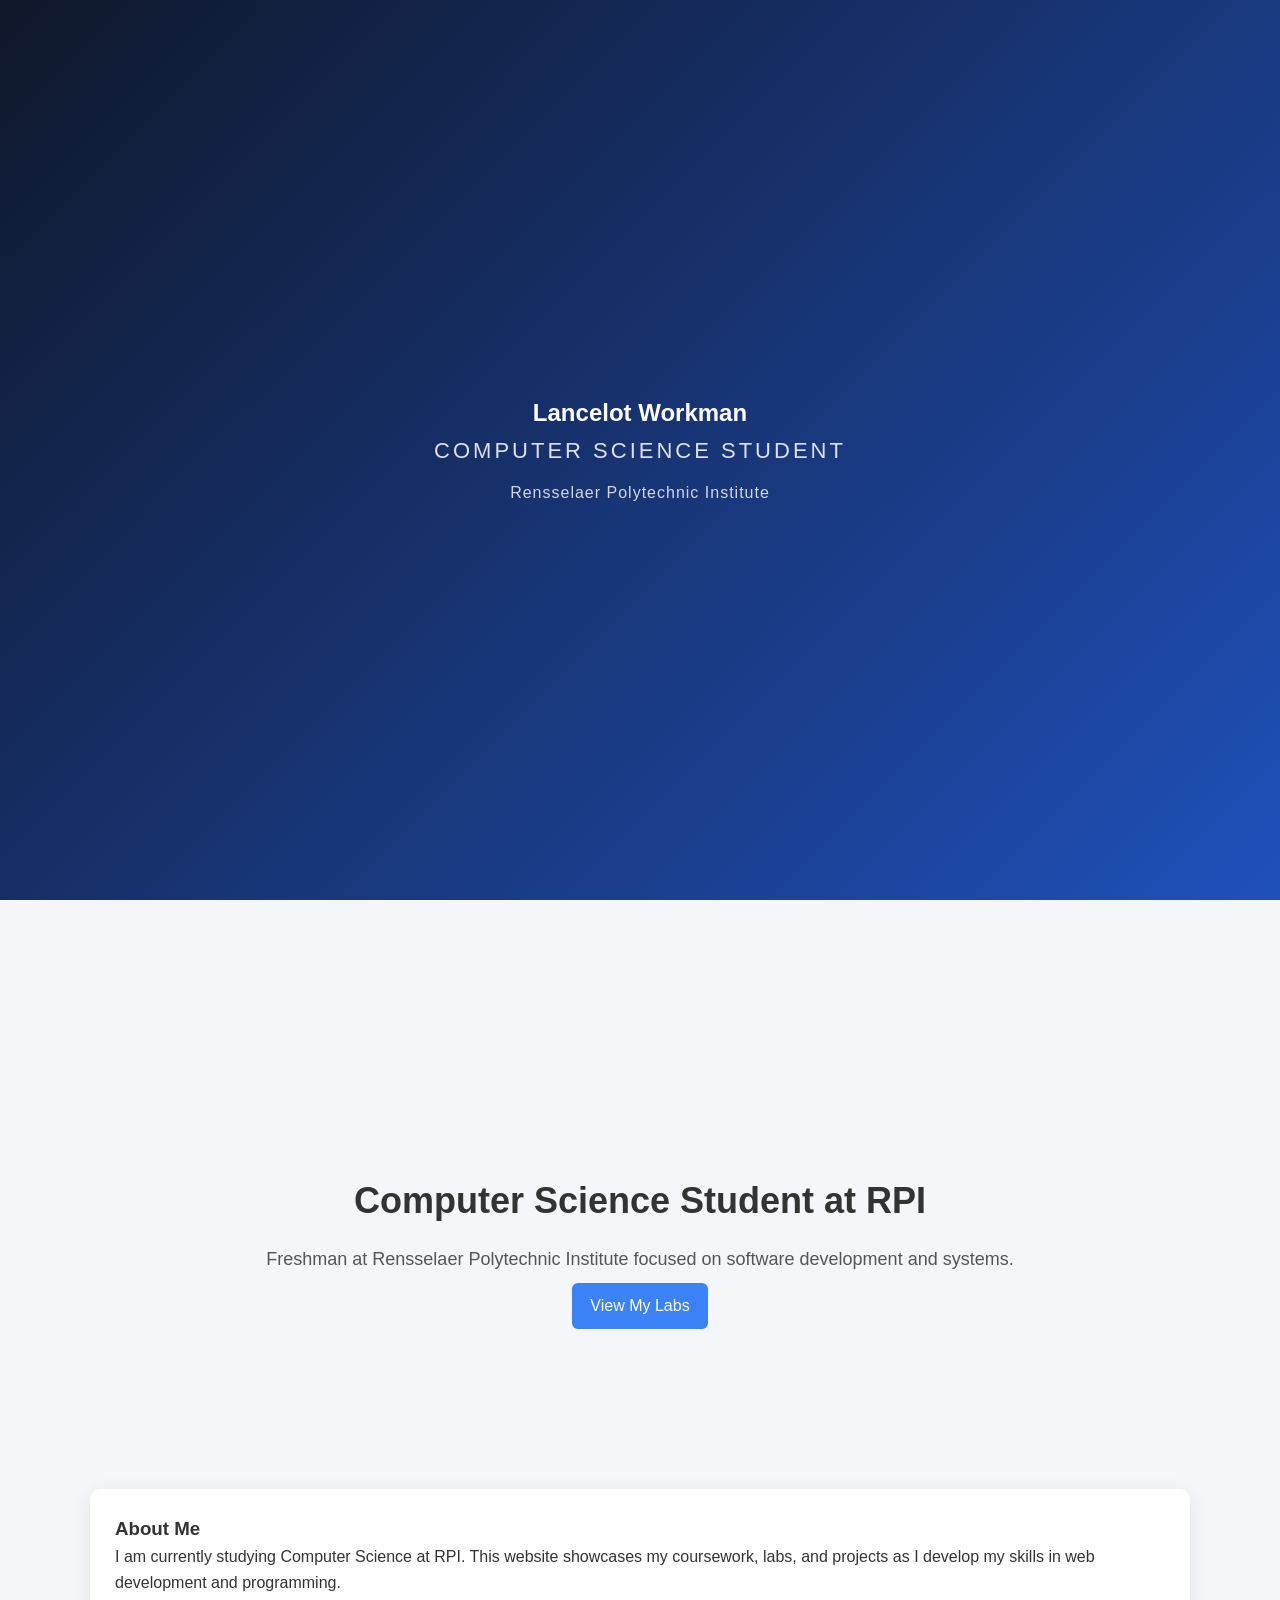
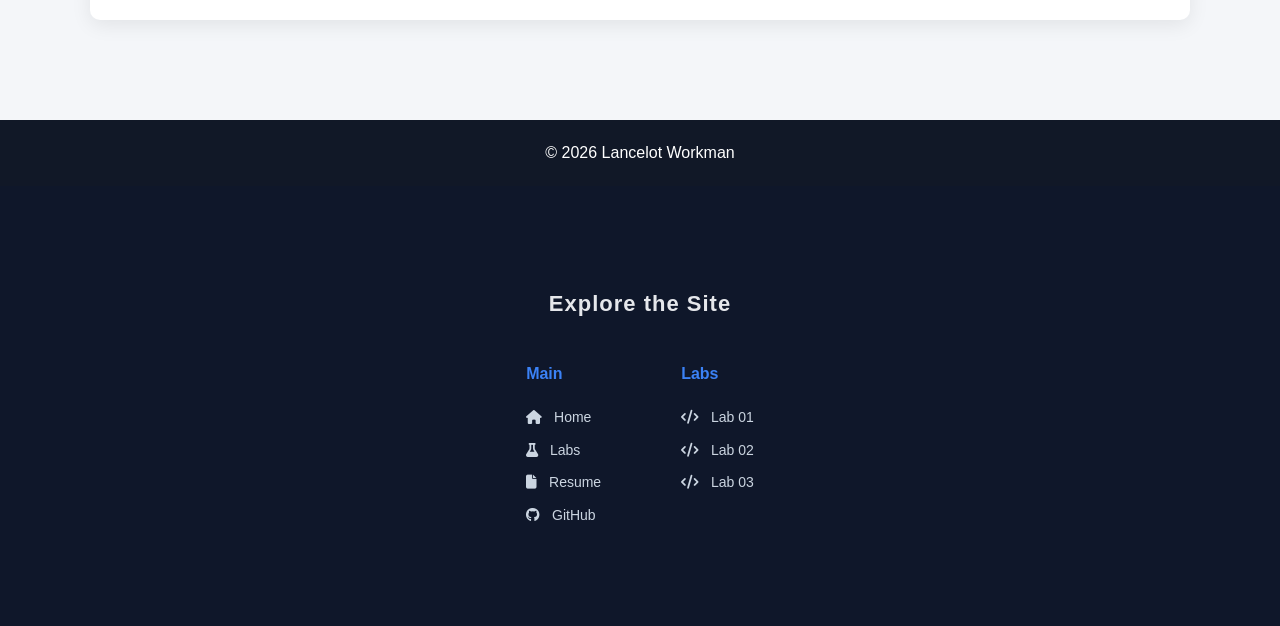
==== index.html @ 94dbcc97 "iteration 2 commit 3 - autoscroll added an auto scroll once navbar fades in" ====
<!DOCTYPE html>
<html lang="en">
<head>
    <meta charset="UTF-8">
    <title>Lancelot Workman</title>
    <link rel="stylesheet" href="css/style.css">
    <link rel="stylesheet" href="https://cdnjs.cloudflare.com/ajax/libs/font-awesome/6.5.0/css/all.min.css">
</head>
<script>
window.addEventListener("load", function() {
    const navbar = document.querySelector(".navbar");
    const welcome = document.querySelector(".welcome");
    const heroSection = document.querySelector(".hero");

    navbar.style.opacity = "0";

    // Fade out welcome
    setTimeout(() => {
        welcome.classList.add("fade-out");
    }, 2500);

    // Fade in navbar
    setTimeout(() => {
        navbar.style.transition = "opacity 1.2s ease";
        navbar.style.opacity = "1";
    }, 3800);

    // Auto scroll when navbar fully appears
    setTimeout(() => {
        heroSection.scrollIntoView({
            behavior: "smooth"
        });
    }, 5000);
});
</script>



<body class="home">

<section class="welcome">
    <div class="welcome-content">
        <h1 class="welcome-title">Lancelot Workman</h1>
        <h2 class="welcome-tagline">Computer Science Student</h2>
        <p class="welcome-subtitle">Rensselaer Polytechnic Institute</p>

</section>

<nav class="navbar">
    <div class="container">
        <h1>Lancelot Workman</h1>
        <div class="nav-links">
            <a href="index.html"><i class="fa-solid fa-house"></i> Home</a>
            <a href="labs/lab.html"><i class="fa-solid fa-flask"></i> Labs</a>
            <a href="labs/lab02/workml-lancelotworkman-resume.html"><i class="fa-solid fa-file"></i> Resume</a>
            <a href="https://github.com/WhatsRed"><i class="fa-brands fa-github"></i> GitHub</a>

        </div>
    </div>
</nav>



<section class="hero">
    <div class="container">
        <h2>Computer Science Student at RPI</h2>
        <p>Freshman at Rensselaer Polytechnic Institute focused on software development and systems.</p>
        <a class="btn" href="labs/lab.html">View My Labs</a>
    </div>
</section>

<section class="container">
    <div class="card">
        <h3>About Me</h3>
        <p>
            I am currently studying Computer Science at RPI. This website showcases my coursework,
            labs, and projects as I develop my skills in web development and programming.
        </p>
    </div>
</section>

<footer>
    © 2026 Lancelot Workman
</footer>
<section class="site-map">
    <div class="container">
        <h3>Explore the Site</h3>
        <div class="site-map-grid">

            <div>
                <h4>Main</h4>
                <a href="index.html"><i class="fa-solid fa-house"></i> Home</a>
                <a href="labs/lab.html"><i class="fa-solid fa-flask"></i> Labs</a>
                <a href="labs/lab02/workml-lancelotworkman-resume.html"><i class="fa-solid fa-file"></i> Resume</a>
                <a href="https://github.com/WhatsRed"><i class="fa-brands fa-github"></i> GitHub</a>
            </div>

            <div>
                <h4>Labs</h4>
                <a href="labs/lab01/lab01.html"><i class="fa-solid fa-code"></i> Lab 01</a>
                <a href="labs/lab02/lab02.html"><i class="fa-solid fa-code"></i> Lab 02</a>
                <a href="labs/lab03/lab03.html"><i class="fa-solid fa-code"></i> Lab 03</a>
            </div>

        </div>
    </div>
</section>

</body>
</html>
---- css/style.css ----
/* Reset */
* {
    margin: 0;
    padding: 0;
    box-sizing: border-box;
}

body {
    font-family: 'Segoe UI', Tahoma, Geneva, Verdana, sans-serif;
    background-color: #f4f6f9;
    color: #333;
    line-height: 1.6;
}

/* Container */
.container {
    width: 90%;
    max-width: 1100px;
    margin: auto;
    padding: 40px 0;
}

/* ========================= */
/* Enhanced Navigation Bar   */
/* ========================= */

.navbar {
    background: rgba(17, 24, 39, 0.95);
    backdrop-filter: blur(8px);
    padding: 18px 0;
    box-shadow: 0 4px 20px rgba(0, 0, 0, 0.2);
    position: relative;
    z-index: 100;
}

.navbar .container {
    display: flex;
    justify-content: space-between;
    align-items: center;
}

.navbar h1 {
    color: white;
    font-size: 22px;
    font-weight: 600;
    letter-spacing: 1px;
}

/* Nav Links Container */
.nav-links {
    display: flex;
    gap: 25px;
}

/* Individual Links */
.nav-links a {
    position: relative;
    color: #e5e7eb;
    text-decoration: none;
    font-weight: 500;
    font-size: 15px;
    padding: 6px 0;
    transition: all 0.3s ease;
}

/* Hover Effect */
.nav-links a:hover {
    color: #3b82f6;
}

/* Animated Underline */
.nav-links a::after {
    content: "";
    position: absolute;
    left: 0;
    bottom: -4px;
    width: 0%;
    height: 2px;
    background: #3b82f6;
    transition: width 0.3s ease;
}

.nav-links a:hover::after {
    width: 100%;
}


/* Hero Section */
.hero {
    padding: 80px 0;
    text-align: center;
}

.hero h2 {
    font-size: 36px;
    margin-bottom: 15px;
}

.hero p {
    font-size: 18px;
    color: #555;
}

/* Cards */
.card {
    background: white;
    padding: 25px;
    border-radius: 10px;
    box-shadow: 0 5px 20px rgba(0,0,0,0.08);
    margin-bottom: 20px;
    transition: 0.3s;
}

.card:hover {
    transform: translateY(-5px);
}

/* Footer */
footer {
    text-align: center;
    padding: 20px;
    background: #111827;
    color: white;
    margin-top: 40px;
}

/* Buttons */
.btn {
    display: inline-block;
    background: #3b82f6;
    color: white;
    padding: 10px 18px;
    border-radius: 6px;
    text-decoration: none;
    margin-top: 10px;
}

.btn:hover {
    background: #2563eb;
}
/* ========================= */
/* Welcome Animation Section */
/* ========================= */

html {
    scroll-behavior: smooth;
}


.welcome {
    height: 100vh;
    background: linear-gradient(-45deg, #111827, #1e3a8a, #2563eb, #0f172a);
    background-size: 400% 400%;
    animation: gradientMove 12s ease infinite;
    display: flex;
    justify-content: center;
    align-items: center;
    text-align: center;
    color: white;
}

.welcome-content {
    animation: fadeUp 1.5s ease forwards;
    opacity: 0;
}

.welcome-tagline {
    font-size: 22px;
    font-weight: 500;
    text-transform: uppercase;
    letter-spacing: 3px;
    opacity: 0.85;
}


.welcome-name {
    font-size: 32px;
    margin-top: 10px;
    font-weight: 400;
}

.welcome-subtitle {
    margin-top: 12px;
    font-size: 16px;
    letter-spacing: 1px;
    opacity: 0.8;
}

/* Smooth fade out for opening screen */
.fade-out {
    animation: fadeAway 1.2s ease forwards;
    pointer-events: none;
}


@keyframes fadeAway {
    to {
        opacity: 0;
        transform: scale(1.02);
    }
    from {
        opacity: 1;
        transform: scale(1);
    }
}


/* Scroll Arrow */
.scroll-indicator {
    margin: 40px auto 0;
    width: 25px;
    height: 40px;
    border: 2px solid white;
    border-radius: 20px;
    position: relative;
}

.scroll-indicator::after {
    content: '';
    width: 4px;
    height: 8px;
    background: white;
    position: absolute;
    top: 8px;
    left: 50%;
    transform: translateX(-50%);
    border-radius: 2px;
    animation: scrollDown 2s infinite;
}

/* Animations */

@keyframes fadeUp {
    to {
        opacity: 1;
        transform: translateY(0);
    }
    from {
        opacity: 0;
        transform: translateY(30px);
    }
}

@keyframes gradientMove {
    0% { background-position: 0% 50%; }
    50% { background-position: 100% 50%; }
    100% { background-position: 0% 50%; }
}

@keyframes scrollDown {
    0% { opacity: 0; top: 8px; }
    50% { opacity: 1; }
    100% { opacity: 0; top: 20px; }
}
/* =================================== */
/* Homepage-only Animation Adjustments */
/* =================================== */

.home .navbar {
    position: relative;
    z-index: 10;
}

/* Fullscreen welcome */
.home .welcome {
    height: 100vh;
    background: linear-gradient(-45deg, #111827, #1e3a8a, #2563eb, #0f172a);
    background-size: 400% 400%;
    animation: gradientMove 12s ease infinite;
    display: flex;
    justify-content: center;
    align-items: center;
    text-align: center;
    color: white;
}

/* Fade in animation */
.home .welcome-content {
    animation: fadeUp 1.8s ease forwards;
    opacity: 0;
}

/* Smooth transition into rest of page */
.home .hero {
    margin-top: 0;
}
/* ========================= */
/* Footer Site Map Section   */
/* ========================= */

.site-map {
    background: #0f172a;
    color: #e5e7eb;
    padding: 60px 0;
    margin-top: 0;
}

.site-map h3 {
    text-align: center;
    margin-bottom: 40px;
    font-size: 22px;
    font-weight: 600;
    letter-spacing: 1px;
}

.site-map-grid {
    display: flex;
    justify-content: center;
    gap: 80px;
    flex-wrap: wrap;
}

.site-map-grid div {
    display: flex;
    flex-direction: column;
    gap: 10px;
}

.site-map-grid h4 {
    color: #3b82f6;
    margin-bottom: 10px;
    font-size: 16px;
    font-weight: 600;
}

.site-map-grid a {
    color: #cbd5e1;
    text-decoration: none;
    font-size: 14px;
    transition: all 0.3s ease;
}

.site-map-grid a:hover {
    color: #3b82f6;
    transform: translateX(4px);
}
/* ========================= */
/* Icon Styling Enhancements */
/* ========================= */

.nav-links a i,
.site-map-grid a i {
    margin-right: 8px;
    font-size: 14px;
    transition: transform 0.3s ease;
}

/* Subtle icon animation on hover */
.nav-links a:hover i,
.site-map-grid a:hover i {
    transform: scale(1.2);
}
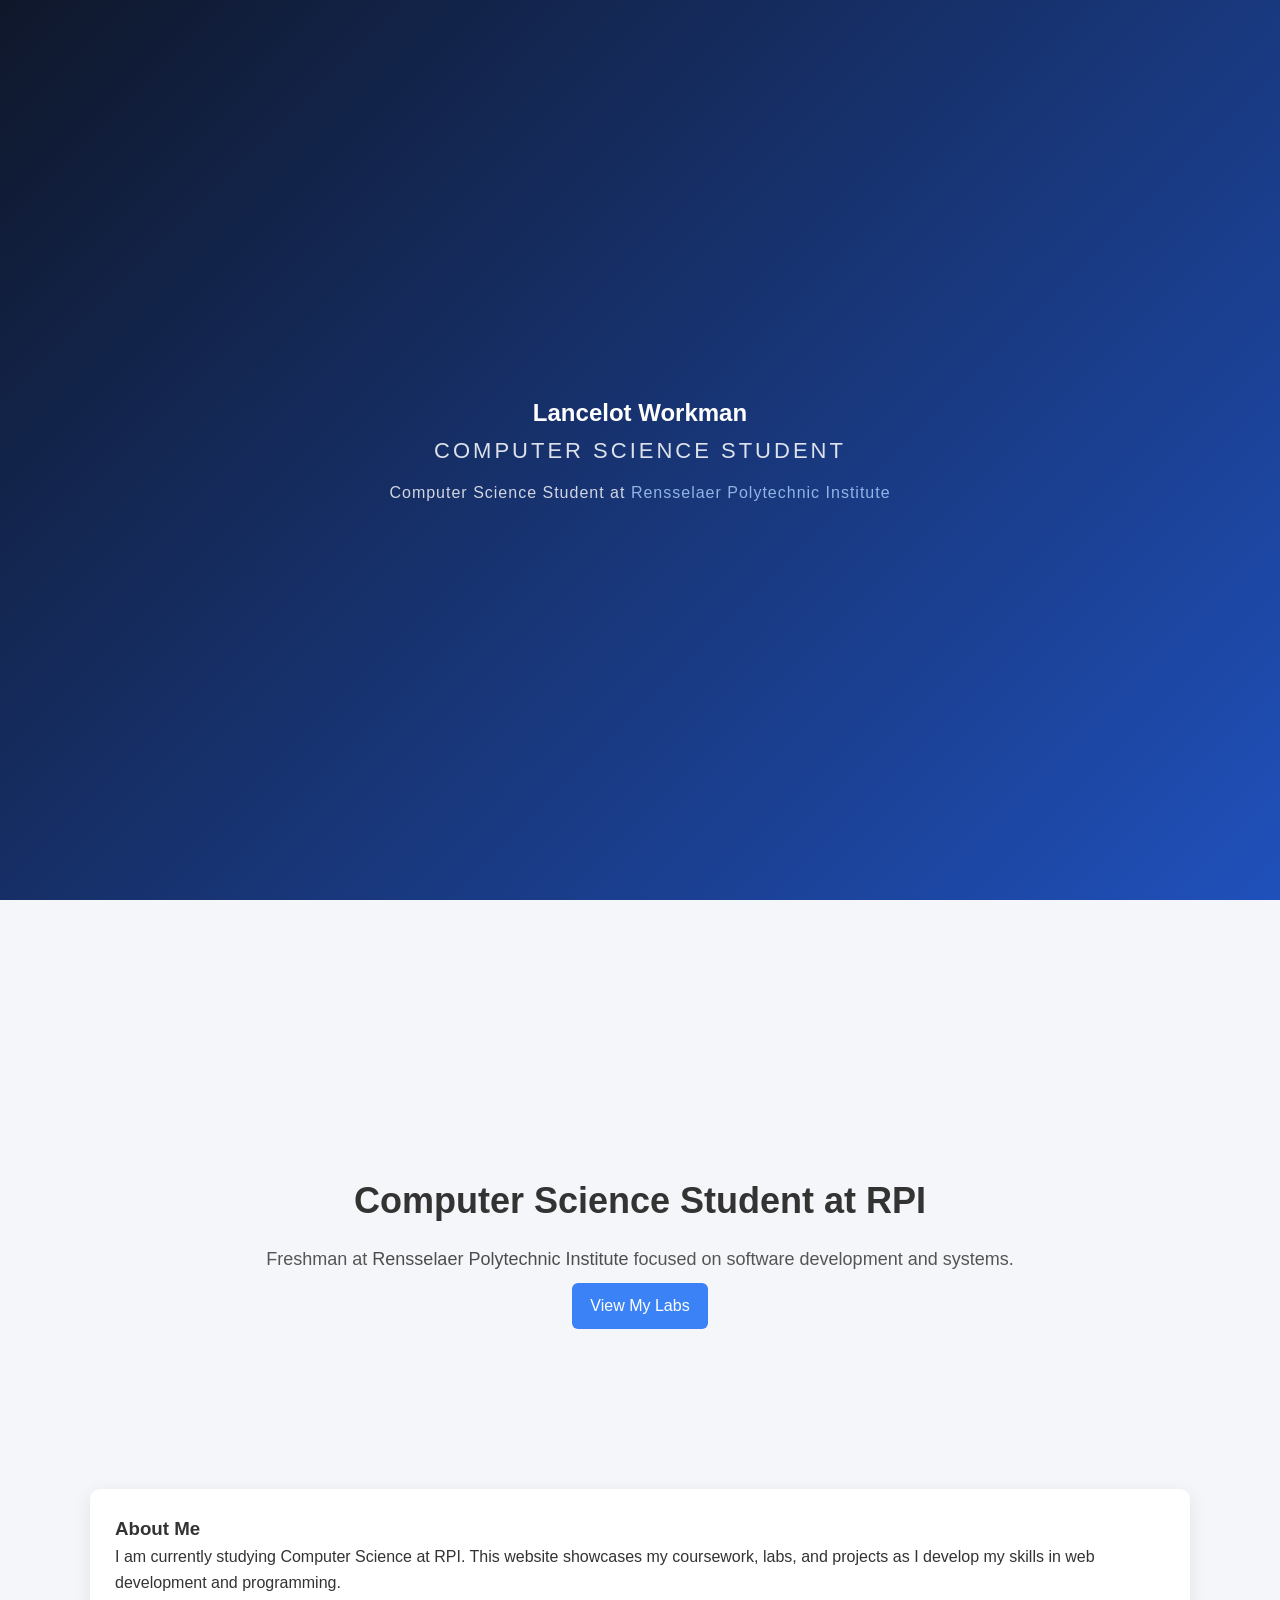
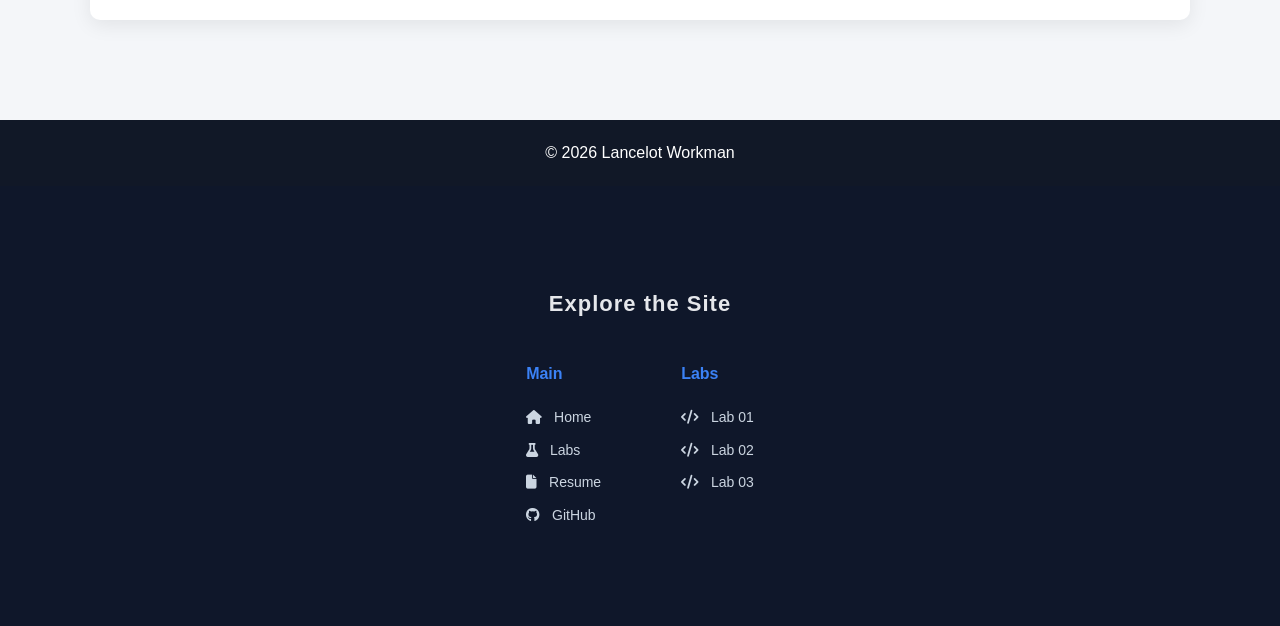
==== commit e8272e0b: "iteration 2 commit 4 - added RPI link added a clickable rpi link to index.html" ====
--- a/index.html
+++ b/index.html
@@ -42,8 +42,13 @@
     <div class="welcome-content">
         <h1 class="welcome-title">Lancelot Workman</h1>
         <h2 class="welcome-tagline">Computer Science Student</h2>
-        <p class="welcome-subtitle">Rensselaer Polytechnic Institute</p>
-
+        <p class="welcome-subtitle">
+            Computer Science Student at 
+            <a href="https://www.rpi.edu" target="_blank" rel="noopener noreferrer" class="rpi-link">
+                Rensselaer Polytechnic Institute
+            </a>
+        </p>
+    </div>
 </section>
 
 <nav class="navbar">
@@ -64,7 +69,13 @@
 <section class="hero">
     <div class="container">
         <h2>Computer Science Student at RPI</h2>
-        <p>Freshman at Rensselaer Polytechnic Institute focused on software development and systems.</p>
+        <p>
+            Freshman at 
+            <a href="https://www.rpi.edu" target="_blank" rel="noopener noreferrer" class="rpi-link2">
+                Rensselaer Polytechnic Institute
+            </a>
+            focused on software development and systems.
+        </p>
         <a class="btn" href="labs/lab.html">View My Labs</a>
     </div>
 </section>
--- a/css/style.css
+++ b/css/style.css
@@ -351,3 +351,28 @@
     transform: scale(1.2);
 }
 
+/* RPI Link Styling */
+.rpi-link {
+    color: #aed4ff;
+    text-decoration: none;
+    font-weight: 500;
+    border-bottom: 1px solid transparent;
+    transition: all 0.3s ease;
+}
+
+.rpi-link:hover {
+    color: #7eadff;
+    border-bottom: 1px solid #ffffff;
+}
+.rpi-link2 {
+    color: #4d4d4d;
+    text-decoration: none;
+    font-weight: 500;
+    border-bottom: 1px solid transparent;
+    transition: all 0.3s ease;
+}
+
+.rpi-link2:hover {
+    color: #5272ff;
+    border-bottom: 1px solid #ffffff;
+}
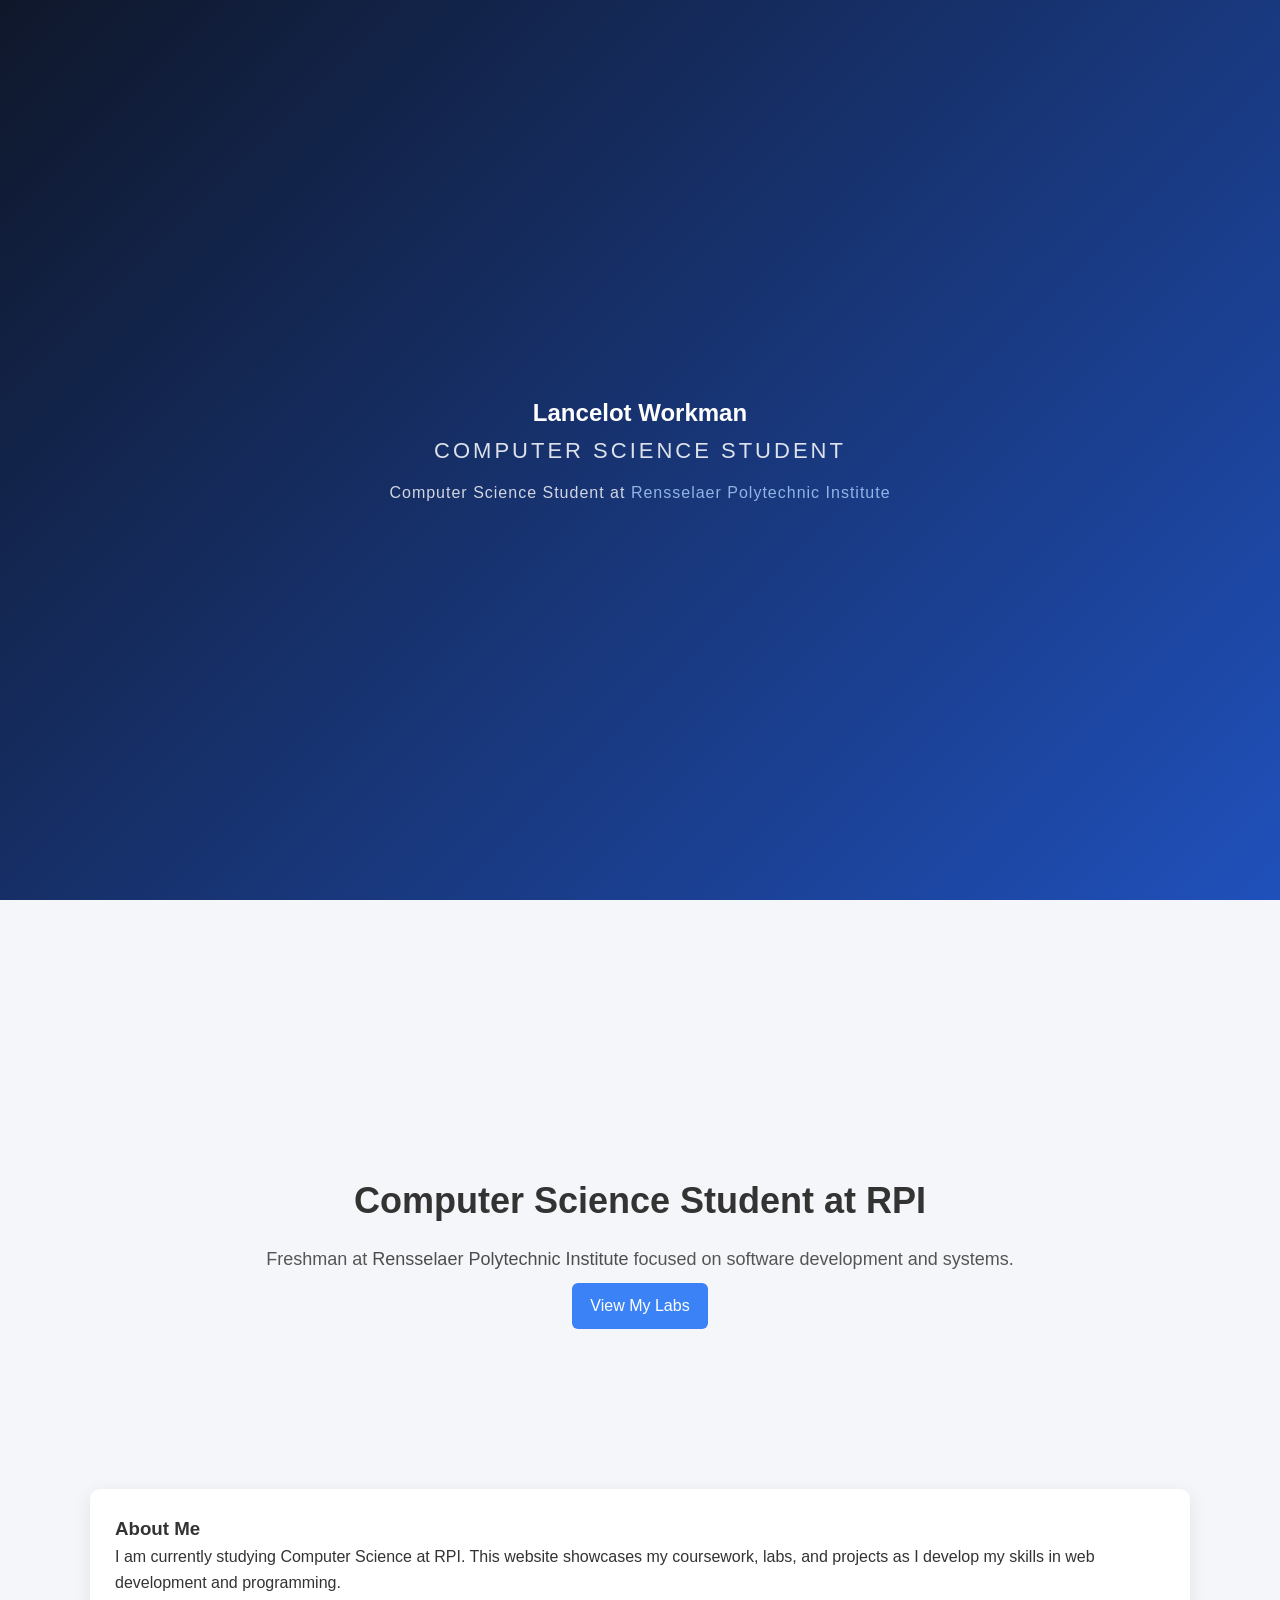
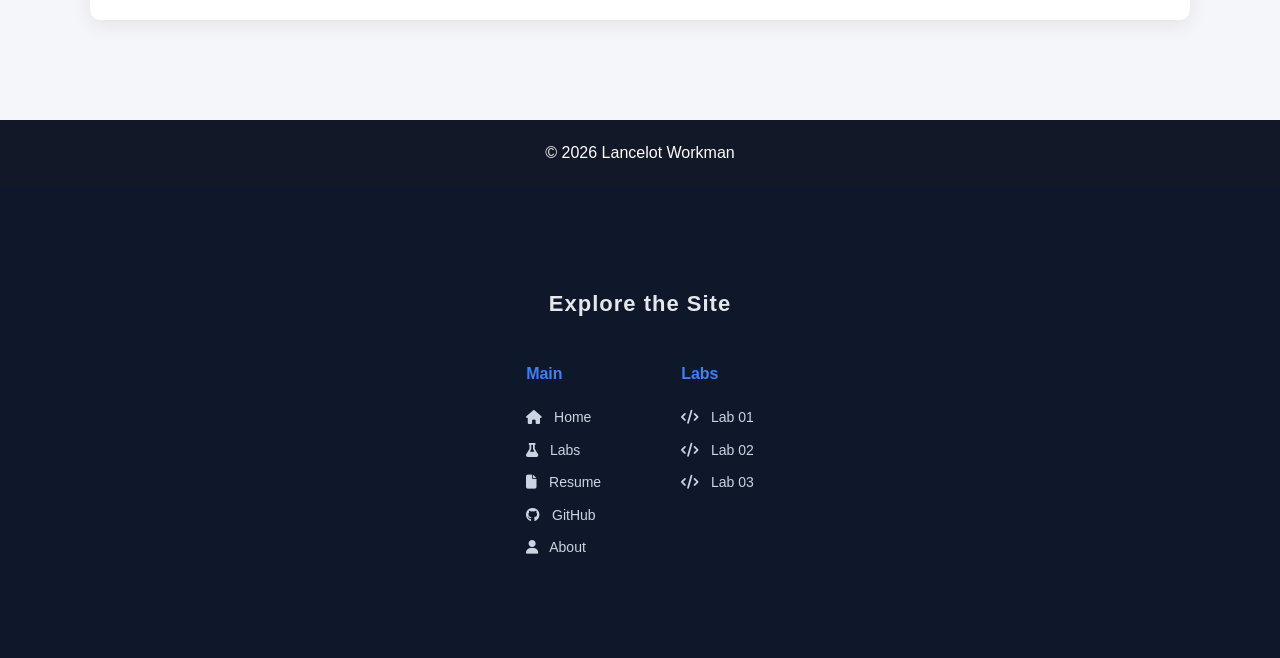
==== commit f1ffd502: "iteration 3 - commit 1 - new about me page created a new about  me page" ====
--- a/index.html
+++ b/index.html
@@ -12,6 +12,9 @@
     const welcome = document.querySelector(".welcome");
     const heroSection = document.querySelector(".hero");
 
+    // 🔒 Disable scrolling immediately
+    document.body.style.overflow = "hidden";
+
     navbar.style.opacity = "0";
 
     // Fade out welcome
@@ -25,14 +28,16 @@
         navbar.style.opacity = "1";
     }, 3800);
 
-    // Auto scroll when navbar fully appears
+    // Re-enable scrolling + auto scroll
     setTimeout(() => {
+        document.body.style.overflow = "auto";  // 🔓 Re-enable scroll
         heroSection.scrollIntoView({
             behavior: "smooth"
         });
     }, 5000);
 });
 </script>
+
 
 
 
@@ -104,6 +109,7 @@
                 <a href="labs/lab.html"><i class="fa-solid fa-flask"></i> Labs</a>
                 <a href="labs/lab02/workml-lancelotworkman-resume.html"><i class="fa-solid fa-file"></i> Resume</a>
                 <a href="https://github.com/WhatsRed"><i class="fa-brands fa-github"></i> GitHub</a>
+                <a href="personal/about.html"><i class="fa-solid fa-user"></i> About</a>
             </div>
 
             <div>
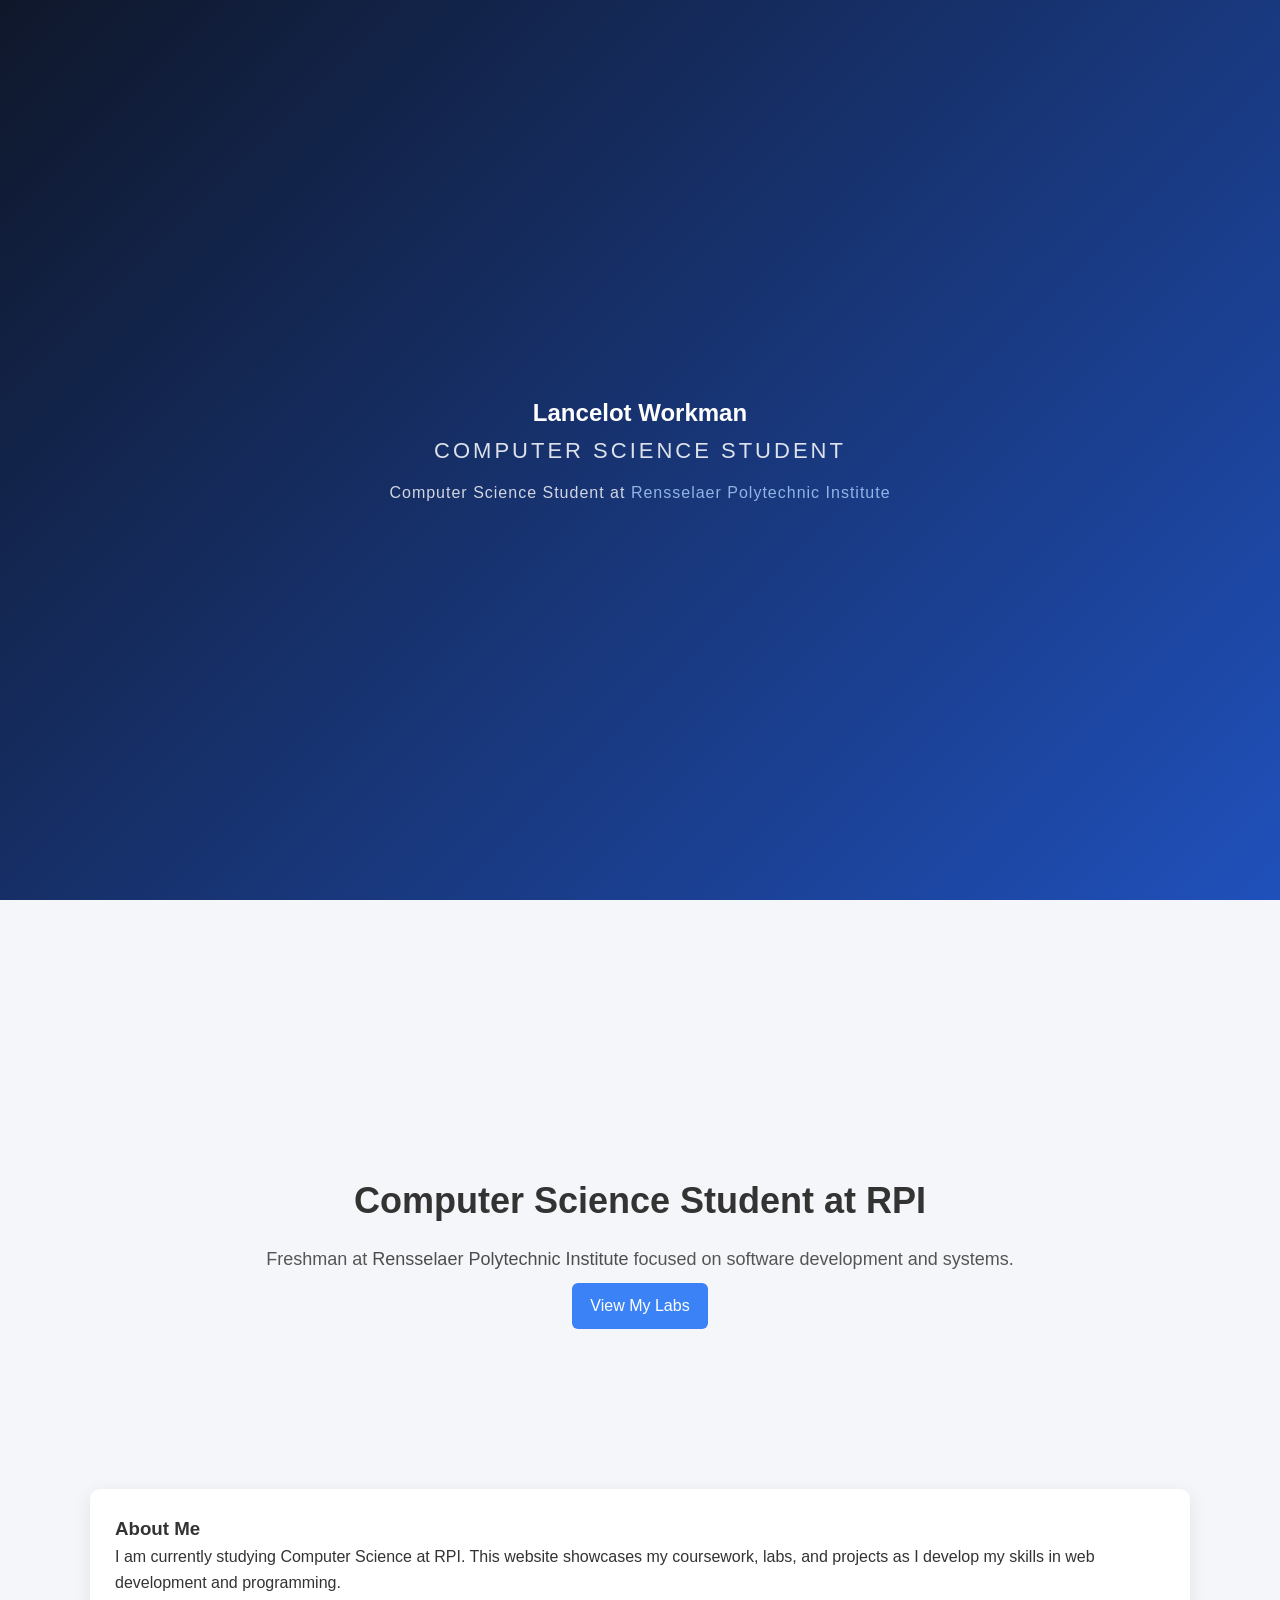
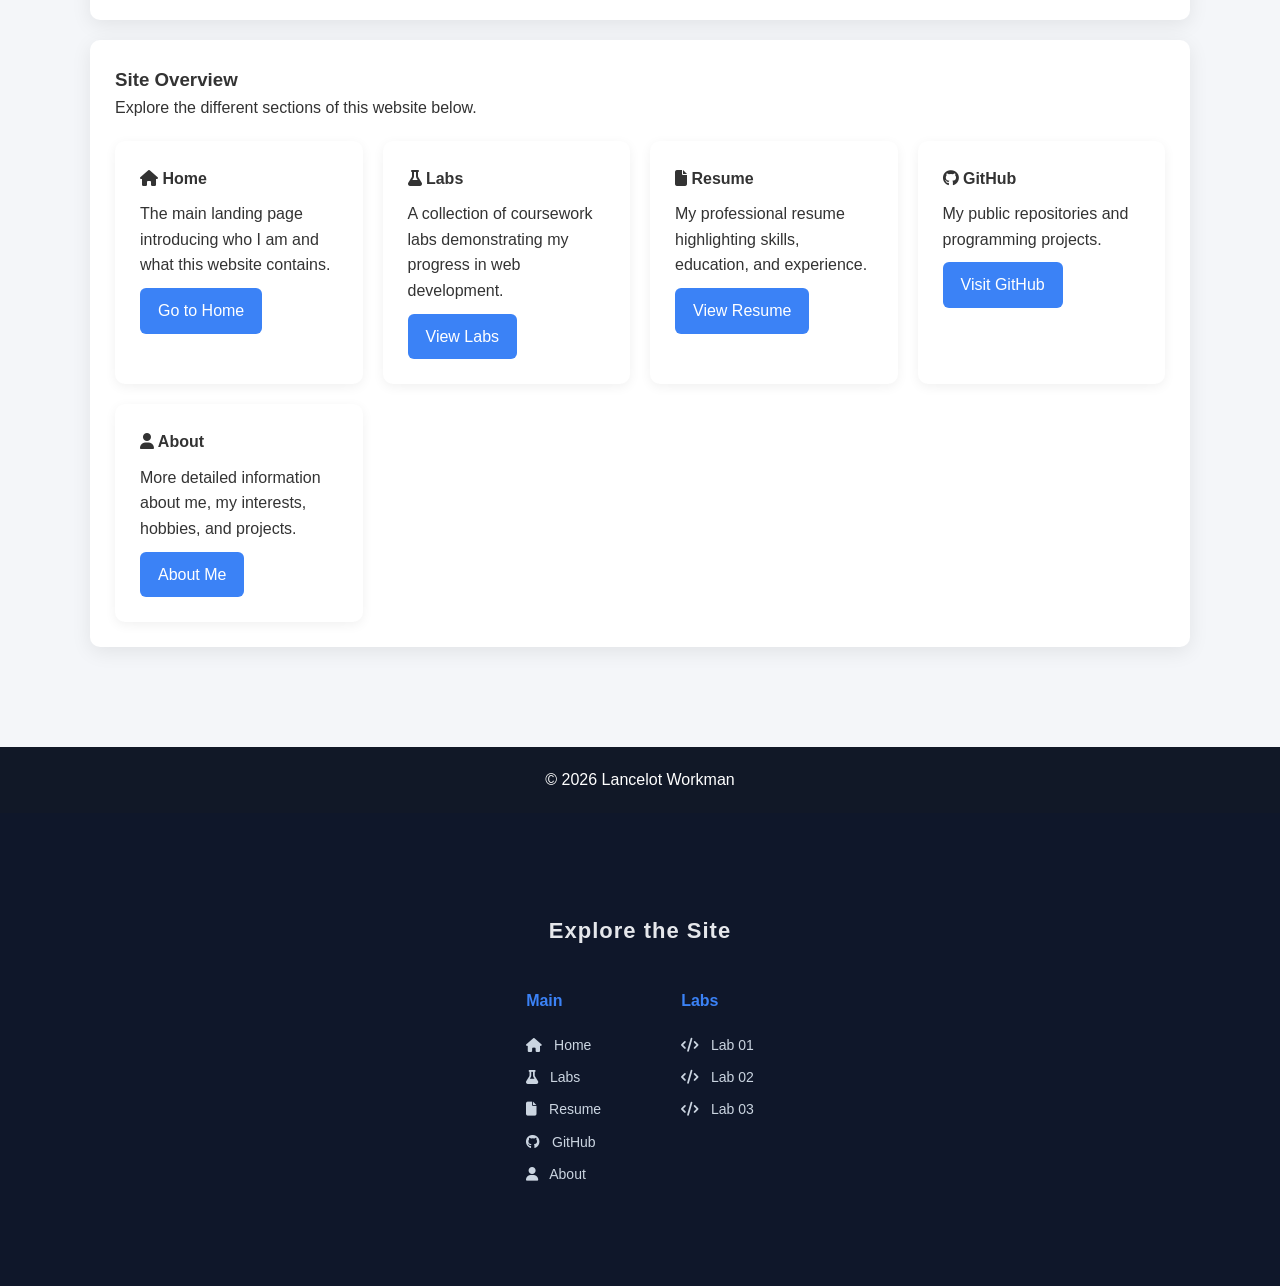
==== commit ed3a66cc: "iteration 4 - commit 1 - adding/updating features added a site navigation system explain each of the" ====
--- a/index.html
+++ b/index.html
@@ -93,6 +93,45 @@
             labs, and projects as I develop my skills in web development and programming.
         </p>
     </div>
+    <div class="card">
+        <h3>Site Overview</h3>
+        <p>Explore the different sections of this website below.</p>
+        <div class="site-overview-grid">
+
+            <div class="card">
+                <h4><i class="fa-solid fa-house"></i> Home</h4>
+                <p>The main landing page introducing who I am and what this website contains.</p>
+                <a class="btn" href="index.html">Go to Home</a>
+            </div>
+
+            <div class="card">
+                <h4><i class="fa-solid fa-flask"></i> Labs</h4>
+                <p>A collection of coursework labs demonstrating my progress in web development.</p>
+                <a class="btn" href="labs/lab.html">View Labs</a>
+            </div>
+
+            <div class="card">
+                <h4><i class="fa-solid fa-file"></i> Resume</h4>
+                <p>My professional resume highlighting skills, education, and experience.</p>
+                <a class="btn" href="labs/lab02/workml-lancelotworkman-resume.html">View Resume</a>
+            </div>
+
+            
+
+            <div class="card">
+                <h4><i class="fa-brands fa-github"></i> GitHub</h4>
+                <p>My public repositories and programming projects.</p>
+                <a class="btn" href="https://github.com/WhatsRed">Visit GitHub</a>
+            </div>
+            <div class="card">
+                <h4><i class="fa-solid fa-user"></i> About</h4>
+                <p>More detailed information about me, my interests, hobbies, and projects.</p>
+                <a class="btn" href="personal/about.html">About Me</a>
+            </div>
+        </div>
+        
+
+    
 </section>
 
 <footer>
@@ -120,6 +159,7 @@
             </div>
 
         </div>
+
     </div>
 </section>
 
--- a/css/style.css
+++ b/css/style.css
@@ -376,3 +376,38 @@
     color: #5272ff;
     border-bottom: 1px solid #ffffff;
 }
+
+.music-links {
+    margin-top: 15px;
+    display: flex;
+    gap: 15px;
+    flex-wrap: wrap;
+}
+
+.music-links {
+    margin-top: 15px;
+    display: flex;
+    gap: 15px;
+    flex-wrap: wrap;
+}
+
+.music-player {
+    margin-top: 20px;
+}
+
+/* Site overview grid inside homepage card */
+.site-overview-grid {
+    display: grid;
+    grid-template-columns: repeat(auto-fit, minmax(220px, 1fr));
+    gap: 20px;
+    margin-top: 20px;
+}
+
+.site-overview-grid .card {
+    margin: 0;
+    box-shadow: 0 3px 12px rgba(0,0,0,0.06);
+}
+
+.site-overview-grid h4 {
+    margin-bottom: 10px;
+}
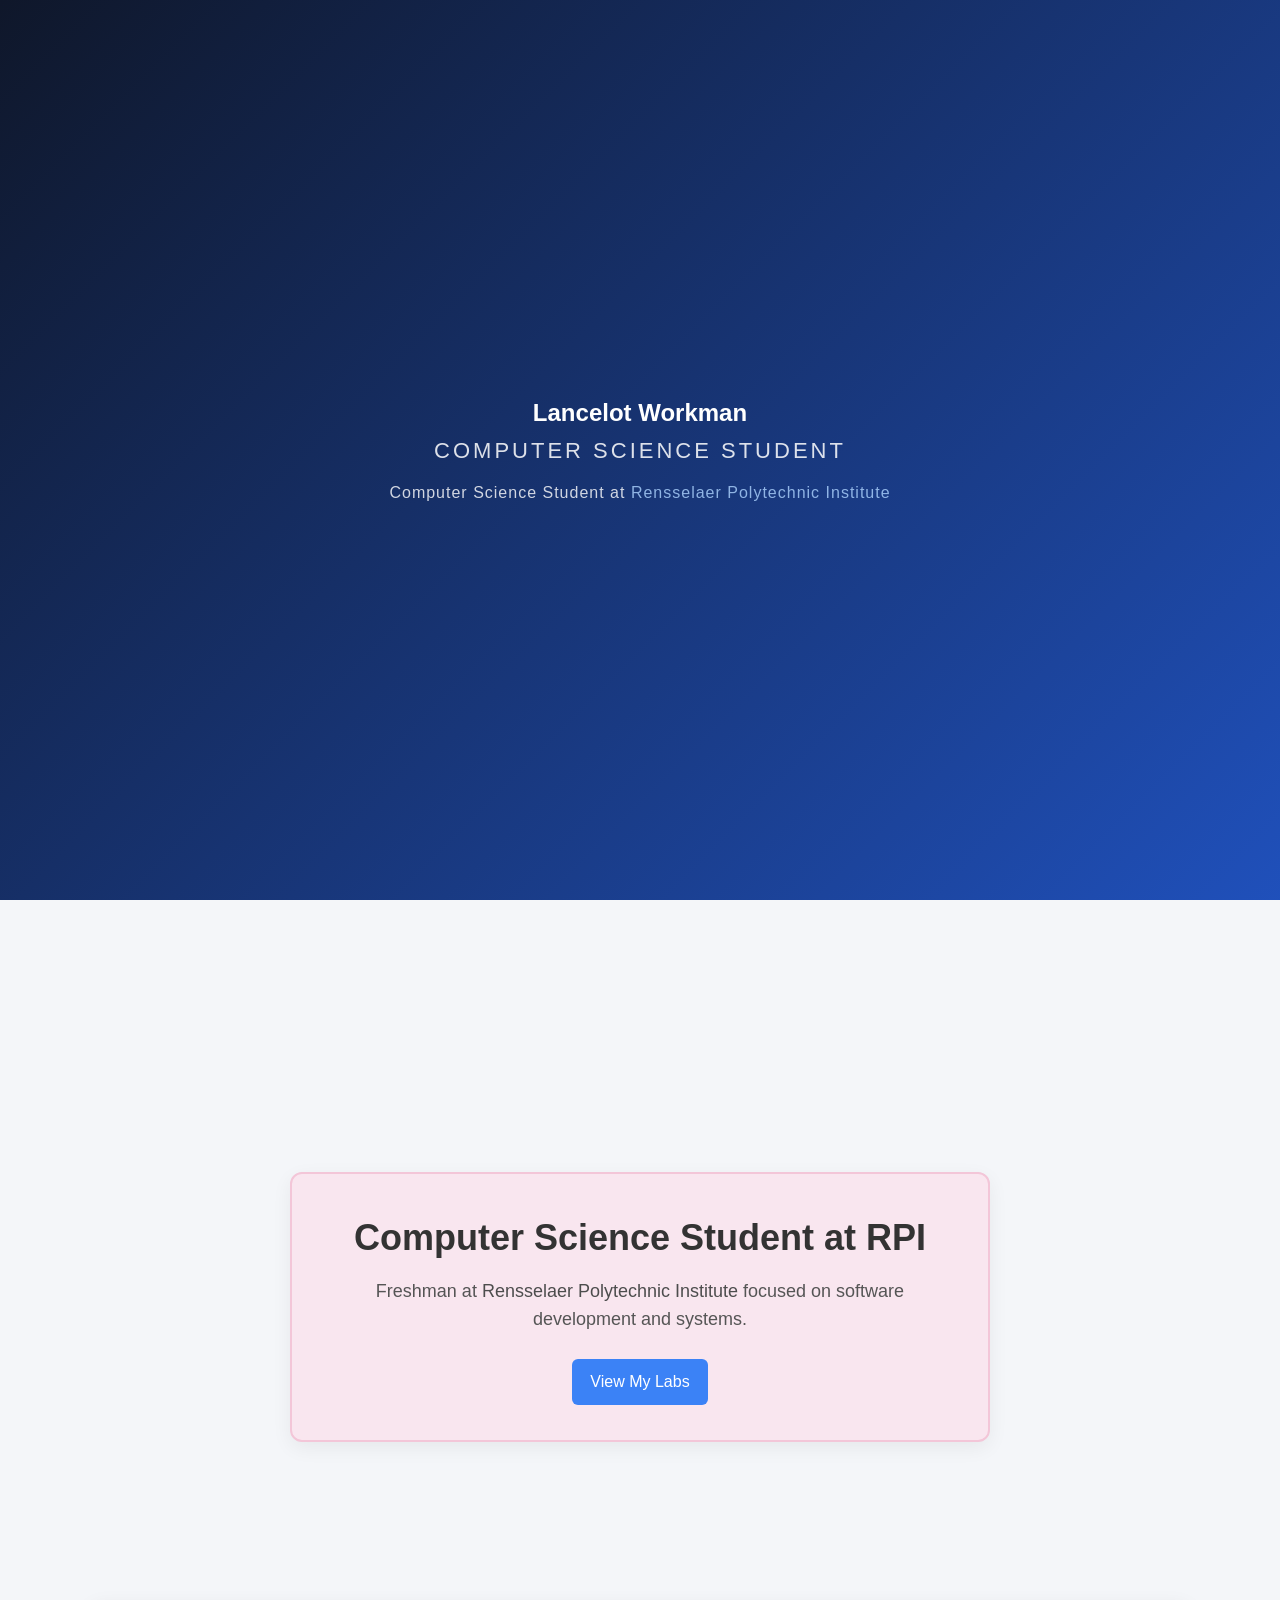
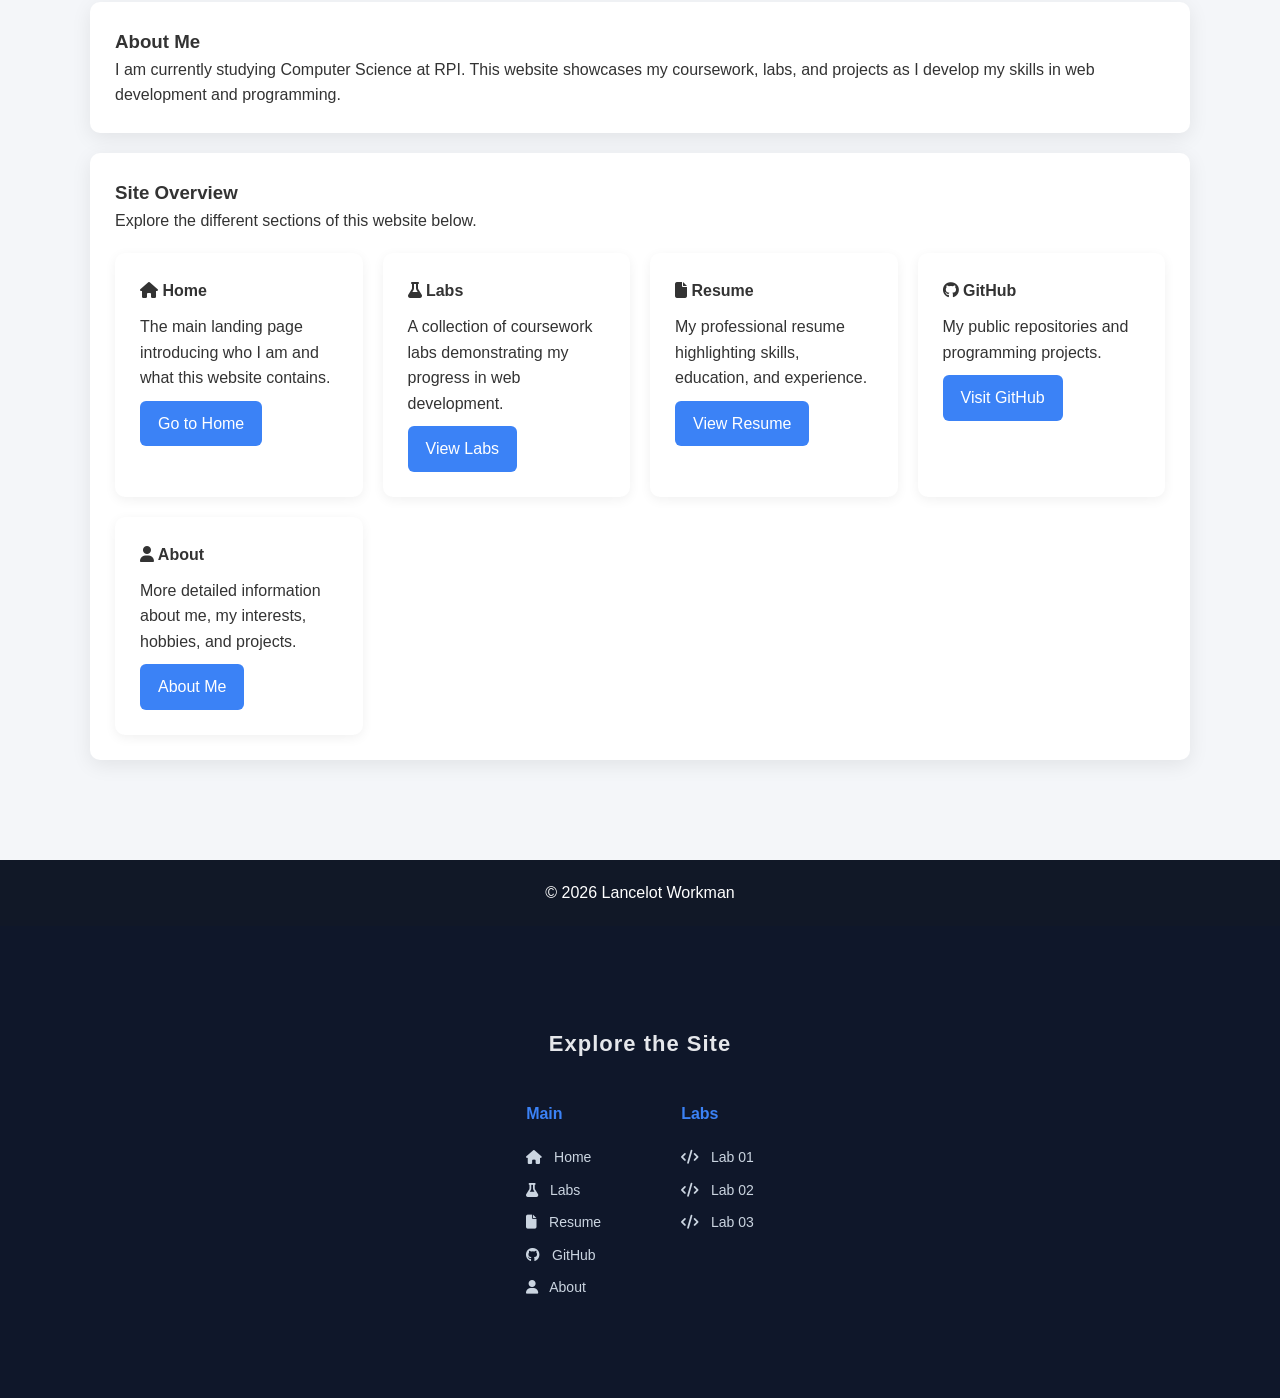
==== commit 8596192b: "iteration 4 - commit 2 - added box added a box around the main page in index.html" ====
--- a/index.html
+++ b/index.html
@@ -73,15 +73,21 @@
 
 <section class="hero">
     <div class="container">
-        <h2>Computer Science Student at RPI</h2>
-        <p>
-            Freshman at 
-            <a href="https://www.rpi.edu" target="_blank" rel="noopener noreferrer" class="rpi-link2">
-                Rensselaer Polytechnic Institute
-            </a>
-            focused on software development and systems.
-        </p>
-        <a class="btn" href="labs/lab.html">View My Labs</a>
+
+        <div class="hero-card">
+            <h2>Computer Science Student at RPI</h2>
+
+            <p>
+                Freshman at 
+                <a href="https://www.rpi.edu" target="_blank" rel="noopener noreferrer" class="rpi-link2">
+                    Rensselaer Polytechnic Institute
+                </a>
+                focused on software development and systems.
+            </p>
+
+            <a class="btn" href="labs/lab.html">View My Labs</a>
+        </div>
+
     </div>
 </section>
 
--- a/css/style.css
+++ b/css/style.css
@@ -410,4 +410,25 @@
 
 .site-overview-grid h4 {
     margin-bottom: 10px;
+}
+/* Hero highlight box */
+
+.hero-card {
+    background: #f9e6ef; /* soft pastel pink */
+    padding: 35px;
+    border-radius: 12px;
+    max-width: 700px;
+    margin: auto;
+
+    border: 2px solid #f3c6d8; /* pastel pink border */
+
+    box-shadow: 0 6px 20px rgba(0,0,0,0.06);
+}
+
+.hero-card h2 {
+    margin-bottom: 10px;
+}
+
+.hero-card p {
+    margin-bottom: 15px;
 }
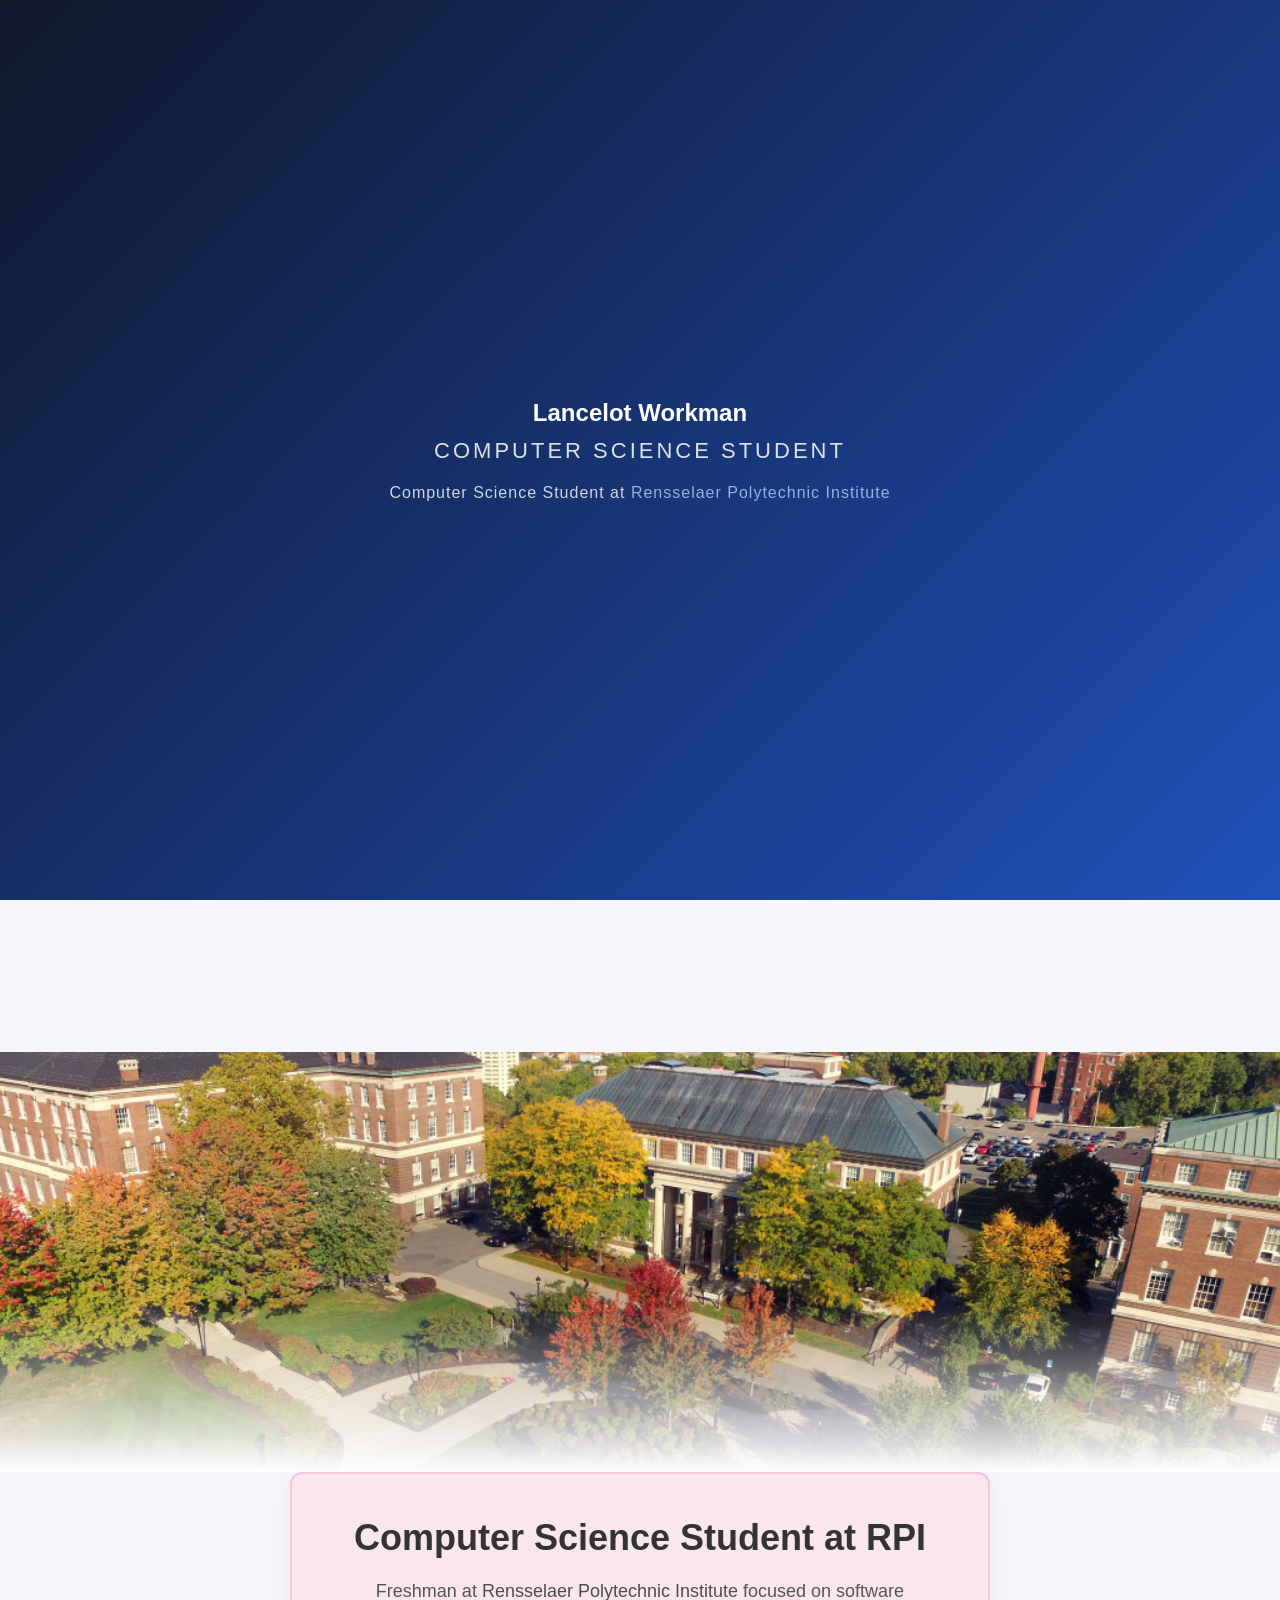
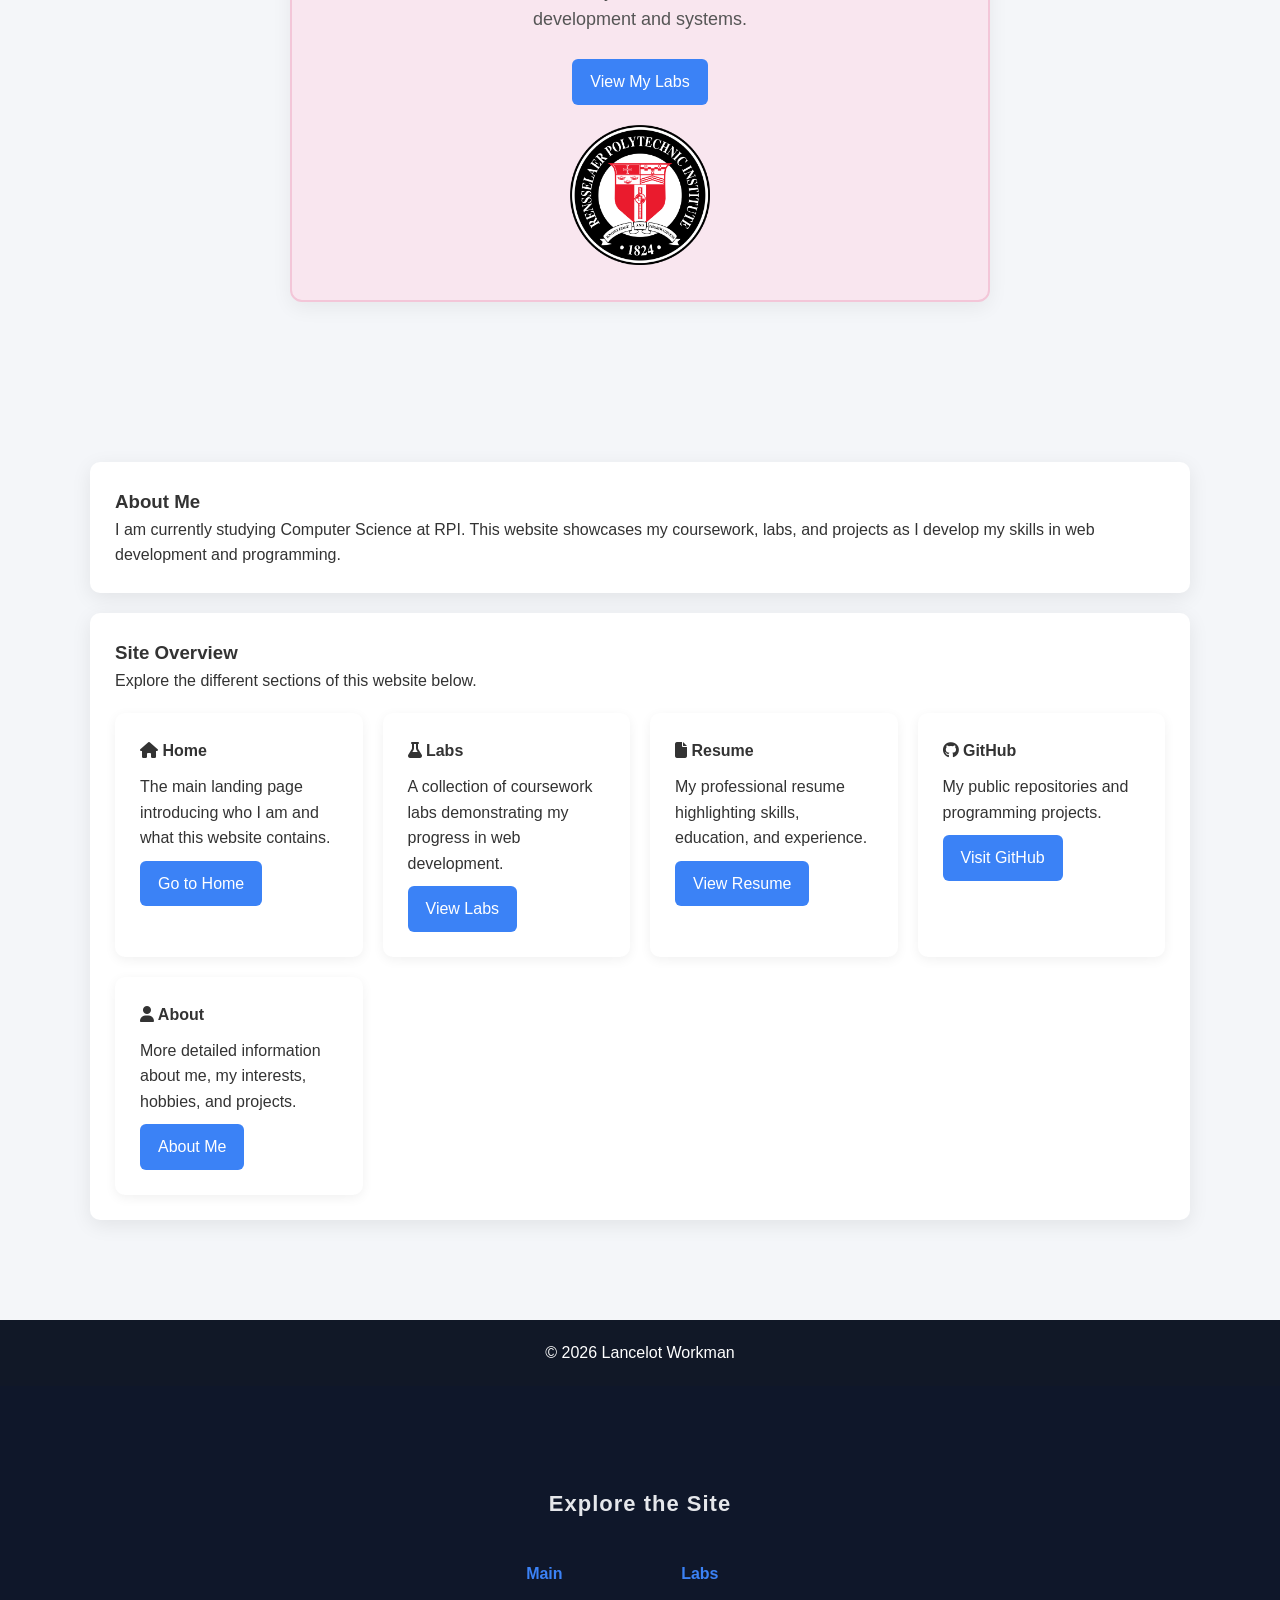
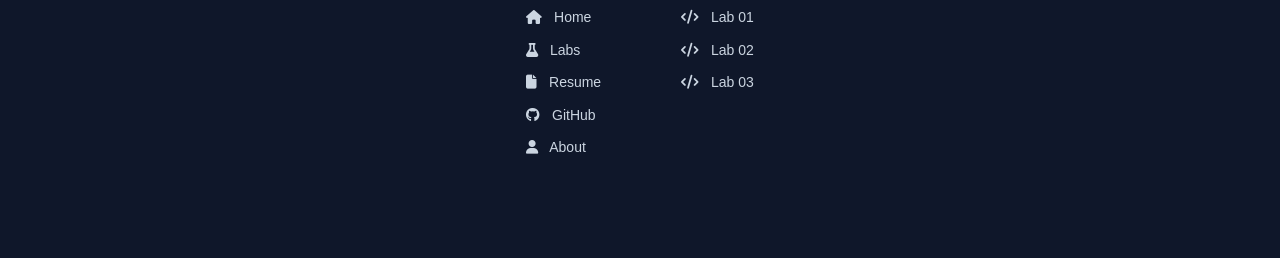
==== commit a75d3d79: "iteration 4 - commit 3 - added RPI logo added an RPI background and the RPI logo to index.html" ====
--- a/index.html
+++ b/index.html
@@ -69,7 +69,7 @@
     </div>
 </nav>
 
-
+<section class="rpi-background"></section>
 
 <section class="hero">
     <div class="container">
@@ -79,13 +79,15 @@
 
             <p>
                 Freshman at 
-                <a href="https://www.rpi.edu" target="_blank" rel="noopener noreferrer" class="rpi-link2">
+                <a href="https://www.rpi.edu" target="_blank" class="rpi-link2">
                     Rensselaer Polytechnic Institute
                 </a>
                 focused on software development and systems.
             </p>
 
             <a class="btn" href="labs/lab.html">View My Labs</a>
+
+            <img src="images/rpi logo.png" alt="RPI Logo" class="rpi-logo">
         </div>
 
     </div>
--- a/css/style.css
+++ b/css/style.css
@@ -431,4 +431,35 @@
 
 .hero-card p {
     margin-bottom: 15px;
+}
+
+/* ========================= */
+/* RPI Background Section */
+/* ========================= */
+
+.rpi-background{
+    width:100%;
+    height:420px;
+
+    background-image:
+        linear-gradient(to bottom, rgba(255,255,255,0) 60%, #ffffff 100%),
+        url("../images/RPI.jpg");
+
+    background-size:cover;
+    background-position:center;
+    background-repeat:no-repeat;
+
+    margin-bottom:-120px;
+}
+
+/* ========================= */
+/* RPI Logo */
+/* ========================= */
+
+.rpi-logo{
+    width:140px;
+    margin-top:20px;
+    display:block;
+    margin-left:auto;
+    margin-right:auto;
 }
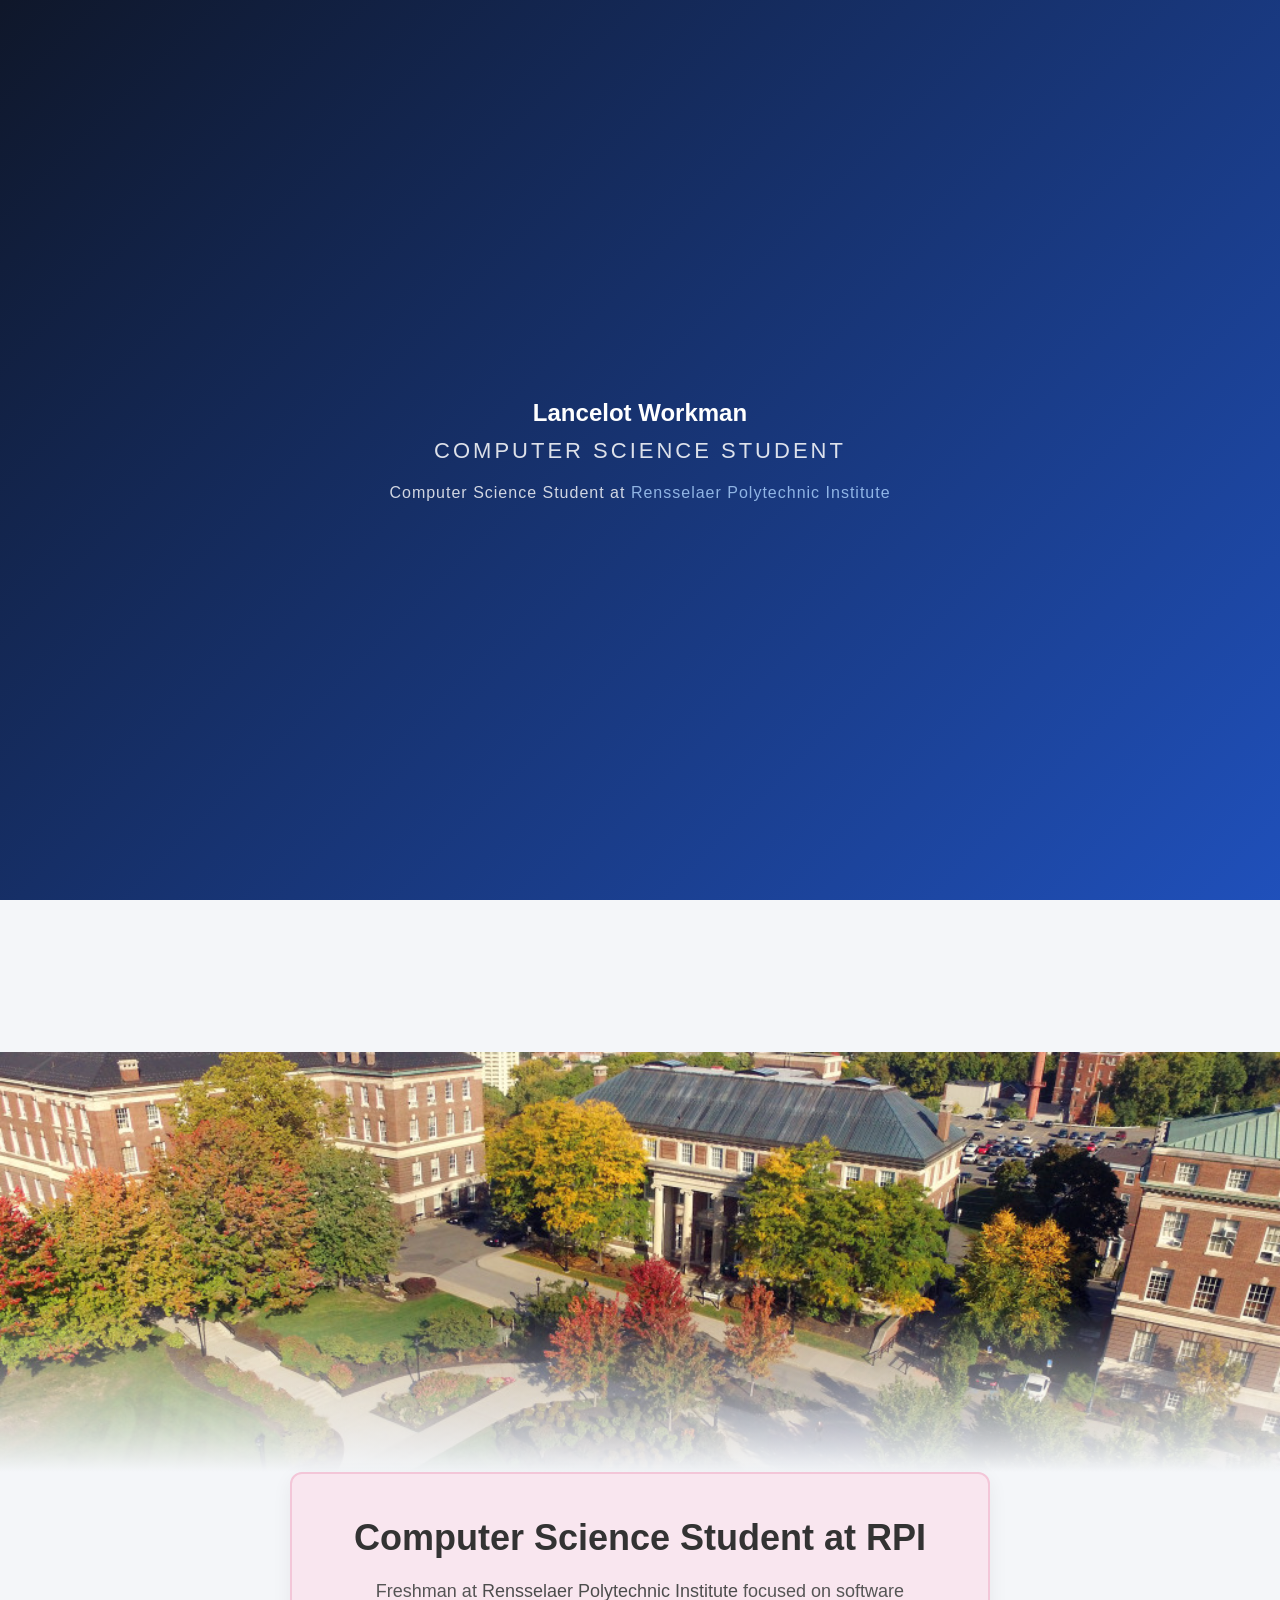
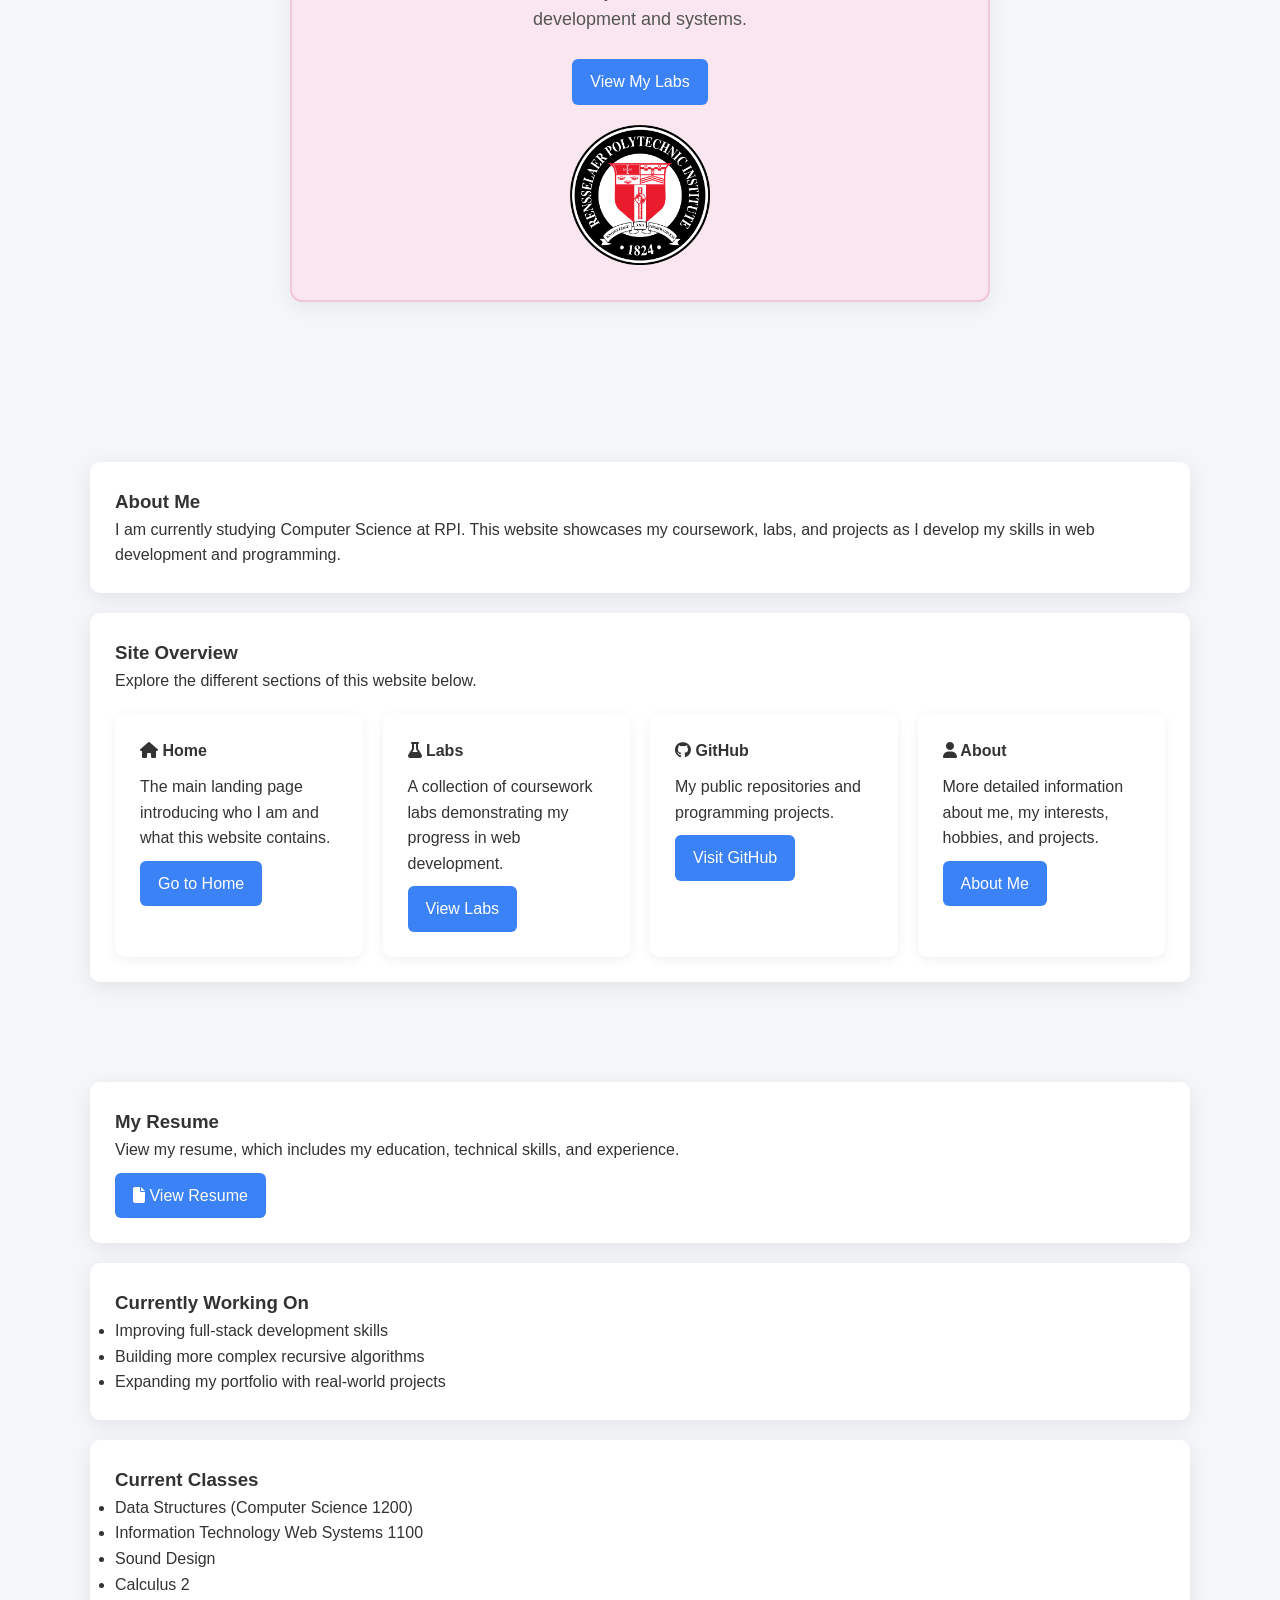
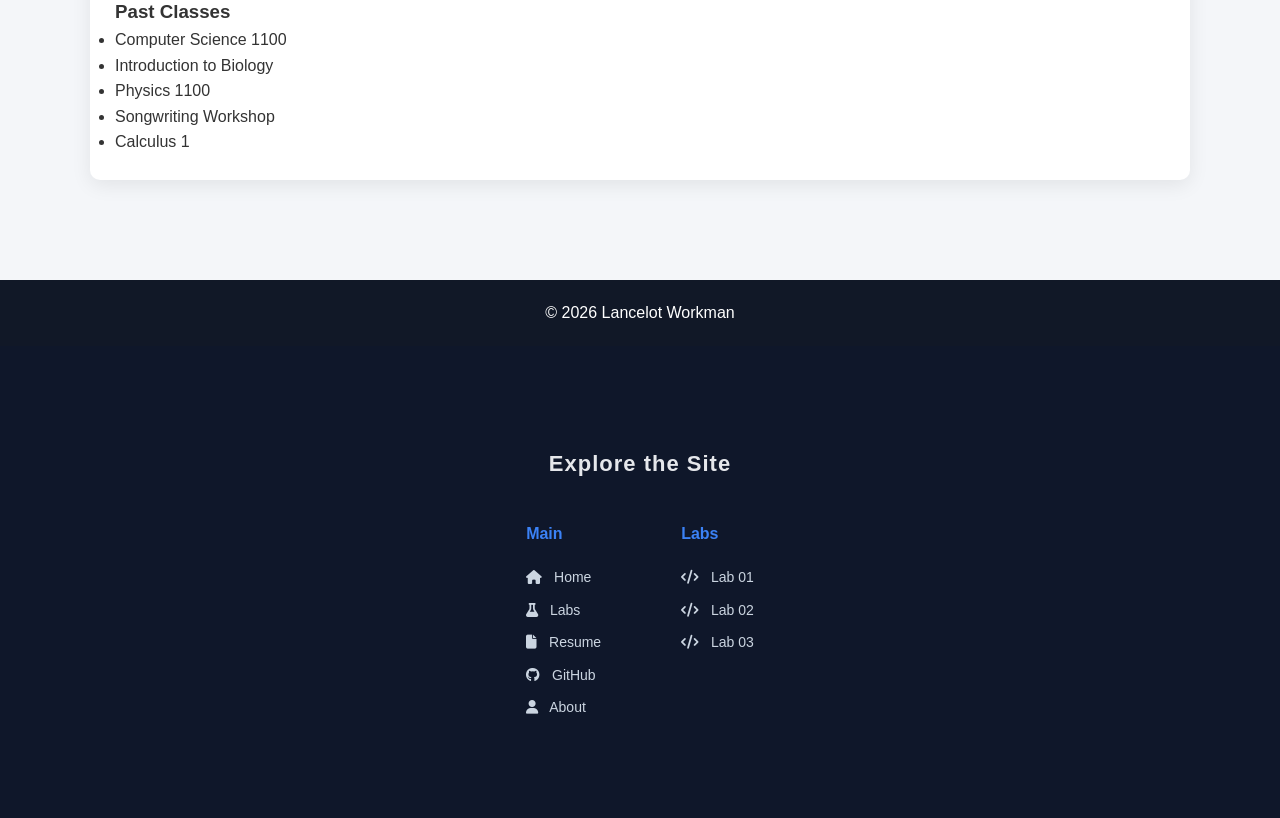
==== commit bb07d2ac: "Iteration 4 - commit 5 - adding to index.html added new sections to index.html" ====
--- a/index.html
+++ b/index.html
@@ -13,7 +13,7 @@
     const heroSection = document.querySelector(".hero");
 
     // 🔒 Disable scrolling immediately
-    document.body.style.overflow = "hidden";
+    document.body.style.overflow = "show";
 
     navbar.style.opacity = "0";
 
@@ -118,11 +118,6 @@
                 <a class="btn" href="labs/lab.html">View Labs</a>
             </div>
 
-            <div class="card">
-                <h4><i class="fa-solid fa-file"></i> Resume</h4>
-                <p>My professional resume highlighting skills, education, and experience.</p>
-                <a class="btn" href="labs/lab02/workml-lancelotworkman-resume.html">View Resume</a>
-            </div>
 
             
 
@@ -140,6 +135,45 @@
         
 
     
+</section>
+
+<section class="container">
+    <div class="card">
+    <h3>My Resume</h3>
+    <p>
+        View my resume, which includes my education, technical skills,
+        and experience.
+    </p>
+
+    <a class="btn" href="labs/lab02/workml-lancelotworkman-resume.html">
+        <i class="fa-solid fa-file"></i> View Resume
+    </a>
+</div>
+<div class="card">
+    <h3>Currently Working On</h3>
+    <ul>
+        <li>Improving full-stack development skills</li>
+        <li>Building more complex recursive algorithms</li>
+        <li>Expanding my portfolio with real-world projects</li>
+    </ul>
+</div>
+<div class="card">
+    <h3>Current Classes</h3>
+    <ul>
+        <li>Data Structures (Computer Science 1200)</li>
+        <li>Information Technology Web Systems 1100</li>
+        <li>Sound Design</li>
+        <li>Calculus 2</li>
+    </ul>
+    <h3>Past Classes</h3>
+    <ul>
+        <li>Computer Science 1100</li>
+        <li>Introduction to Biology</li>
+        <li>Physics 1100</li>
+        <li>Songwriting Workshop</li>
+        <li>Calculus 1</li>
+    </ul>
+</div>
 </section>
 
 <footer>
--- a/css/style.css
+++ b/css/style.css
@@ -442,7 +442,7 @@
     height:420px;
 
     background-image:
-        linear-gradient(to bottom, rgba(255,255,255,0) 60%, #ffffff 100%),
+        linear-gradient(to bottom, rgba(255,255,255,0) 60%, #f4f6f9 100%),
         url("../images/RPI.jpg");
 
     background-size:cover;
